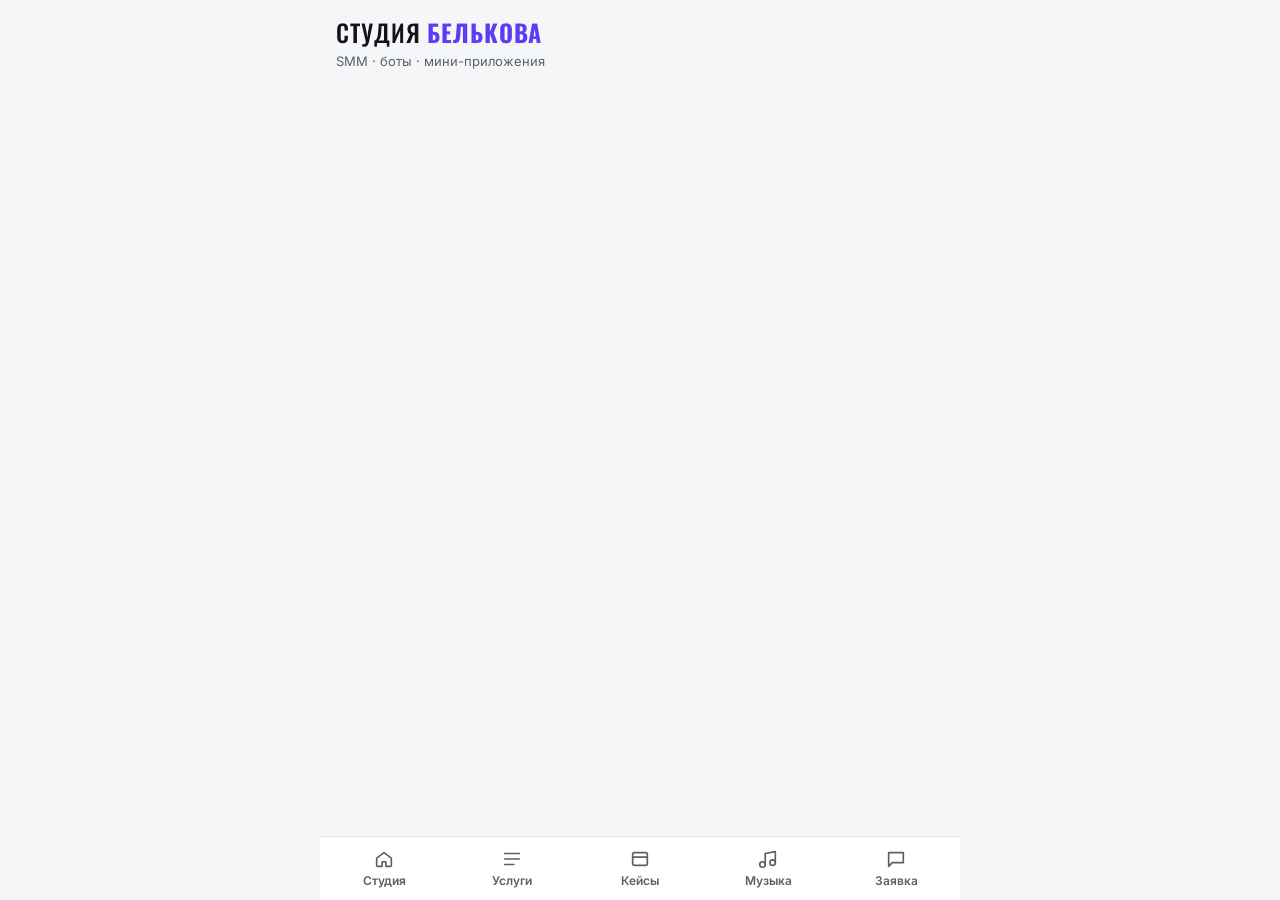
==== app/index.html @ b8ff848a "Studio mini app: services, cases, music, brief (Telegram + MAX) Co-Authored-By: Claude Opus 5.5 <nor" ====
<!doctype html>
<html lang="ru">
<head>
<meta charset="utf-8">
<meta name="viewport" content="width=device-width, initial-scale=1, viewport-fit=cover">
<meta name="color-scheme" content="dark light">
<title>Студия Белькова — SMM, боты и мини-приложения</title>
<meta name="description" content="SMM-продвижение, чат-боты и мини-приложения для Telegram и MAX под ключ.">
<link rel="stylesheet" href="app.css">
<!-- SDK мессенджеров. Вне мессенджера приложение работает как обычная страница. -->
<script src="https://telegram.org/js/telegram-web-app.js" async></script>
<script src="https://st.max.ru/js/max-web-app.js" async></script>
<script type="module" src="app.js"></script>
</head>
<body>
<div class="app">
  <header class="top"><span class="brand">СТУДИЯ<b>БЕЛЬКОВА</b></span><span class="tag">SMM · боты · мини-приложения</span></header>
  <main id="view" class="view" aria-live="polite"></main>
  <nav class="tabs" aria-label="Разделы">
    <a href="#/" data-tab="home"><svg viewBox="0 0 24 24" aria-hidden="true"><path d="M4 11l8-6 8 6v8a1 1 0 0 1-1 1h-5v-5h-4v5H5a1 1 0 0 1-1-1z"/></svg>Студия</a>
    <a href="#/services" data-tab="services"><svg viewBox="0 0 24 24" aria-hidden="true"><path d="M4 6h16M4 12h16M4 18h10"/></svg>Услуги</a>
    <a href="#/cases" data-tab="cases"><svg viewBox="0 0 24 24" aria-hidden="true"><rect x="4" y="5" width="16" height="14" rx="2"/><path d="M4 10h16"/></svg>Кейсы</a>
    <a href="#/music" data-tab="music"><svg viewBox="0 0 24 24" aria-hidden="true"><path d="M9 18V6l11-2v12"/><circle cx="6" cy="18" r="3"/><circle cx="17" cy="16" r="3"/></svg>Музыка</a>
    <a href="#/brief" data-tab="brief"><svg viewBox="0 0 24 24" aria-hidden="true"><path d="M4 5h16v11H8l-4 4z"/></svg>Заявка</a>
  </nav>
  <div class="toast" id="toast" role="status" hidden></div>
</div>
<noscript>Для приложения нужен JavaScript.</noscript>
</body>
</html>
---- app/app.css ----
@font-face { font-family: Inter; src: url(fonts/inter-cyrillic.woff2) format('woff2'); unicode-range: U+0400-04FF; font-weight: 100 900; font-display: swap; }
@font-face { font-family: Inter; src: url(fonts/inter-latin.woff2) format('woff2'); unicode-range: U+0000-00FF, U+2000-206F, U+20AC, U+20BD; font-weight: 100 900; font-display: swap; }
@font-face { font-family: Oswald; src: url(fonts/oswald-cyrillic.woff2) format('woff2'); unicode-range: U+0400-04FF; font-weight: 200 700; font-display: swap; }
@font-face { font-family: Oswald; src: url(fonts/oswald-latin.woff2) format('woff2'); unicode-range: U+0000-00FF, U+2000-206F; font-weight: 200 700; font-display: swap; }

:root {
  --bg: #0F1115; --surface: #1A1D24; --line: #2A2F38; --text: #F2F3F5; --muted: #A3AAB5;
  --accent: #7C5CFF; --accent-2: #24D3A6; --on-accent: #FFFFFF; --r: 16px; --tabs-h: 64px;
  --display: Oswald, 'Arial Narrow', sans-serif;
}
@media (prefers-color-scheme: light) {
  :root:not([data-theme="dark"]) { --bg: #F5F6F8; --surface: #FFFFFF; --line: #E2E5EA; --text: #12141A; --muted: #59606B; --accent: #5B3DF5; --accent-2: #0E8F6E; }
}
[data-theme="light"] { --bg: #F5F6F8; --surface: #FFFFFF; --line: #E2E5EA; --text: #12141A; --muted: #59606B; --accent: #5B3DF5; --accent-2: #0E8F6E; }
* { box-sizing: border-box; }
html, body { margin: 0; background: var(--bg); color: var(--text); font: 16px/1.5 Inter, system-ui, sans-serif; -webkit-text-size-adjust: 100%; }
a { color: var(--accent); }
.app { max-width: 640px; margin: 0 auto; min-height: 100dvh; padding-bottom: calc(var(--tabs-h) + env(safe-area-inset-bottom) + 12px); }
.top { padding: 14px 16px 6px; display: flex; flex-direction: column; gap: 2px; }
.brand { font-family: var(--display); font-size: 24px; letter-spacing: .04em; }
.brand b { color: var(--accent); margin-left: 6px; font-weight: 700; }
.tag { font-size: 13px; color: var(--muted); }
.view { padding: 0 16px; }
h1 { font-family: var(--display); font-weight: 600; font-size: clamp(28px, 7vw, 40px); line-height: 1.1; margin: 10px 0 8px; text-transform: uppercase; }
h2.sec { font-family: var(--display); font-weight: 600; font-size: 22px; margin: 22px 0 10px; text-transform: uppercase; }
.lead { color: var(--muted); margin: 0 0 14px; }
.grid { display: grid; gap: 12px; }
.card { background: var(--surface); border: 1px solid var(--line); border-radius: var(--r); padding: 16px; }
.card h3 { margin: 0 0 4px; font-size: 18px; }
.card p { margin: 6px 0; }
.price { font-family: var(--display); font-size: 22px; color: var(--accent); }
.meta { font-size: 13px; color: var(--muted); }
ul.list { margin: 8px 0 0; padding-left: 18px; }
ul.list li { margin: 3px 0; }
.btn { display: inline-flex; align-items: center; justify-content: center; min-height: 48px; padding: 0 18px; border-radius: 12px; border: 1px solid var(--line); background: var(--surface); color: var(--text); font: inherit; font-weight: 600; text-decoration: none; cursor: pointer; }
.btn-accent { background: var(--accent); border-color: var(--accent); color: var(--on-accent); }
.btn-wide { width: 100%; }
.actions { display: grid; gap: 10px; margin-top: 12px; }
.chips { display: flex; flex-wrap: wrap; gap: 8px; margin: 8px 0 4px; }
.chip { font-size: 13px; padding: 4px 10px; border-radius: 999px; border: 1px solid var(--line); color: var(--muted); }
.steps { counter-reset: s; list-style: none; padding: 0; margin: 0; display: grid; gap: 8px; }
.steps li { counter-increment: s; background: var(--surface); border: 1px solid var(--line); border-radius: 12px; padding: 10px 12px 10px 44px; position: relative; }
.steps li::before { content: counter(s); position: absolute; left: 12px; top: 10px; width: 22px; height: 22px; border-radius: 50%; background: var(--accent); color: var(--on-accent); font-size: 13px; font-weight: 700; display: grid; place-items: center; }
.case img { width: 100%; height: auto; border-radius: 12px; display: block; }
.form { display: grid; gap: 12px; }
.field { display: grid; gap: 6px; }
.field label { font-size: 14px; font-weight: 600; }
.field input, .field select, .field textarea { width: 100%; min-height: 48px; border-radius: 12px; border: 1px solid var(--line); background: var(--surface); color: var(--text); padding: 10px 14px; font: inherit; font-size: 16px; }
.field textarea { min-height: 110px; resize: vertical; }
.field :focus-visible, .btn:focus-visible, .tabs a:focus-visible { outline: 2px solid var(--accent-2); outline-offset: 2px; }
.err { font-size: 13px; color: #FF6B6B; font-weight: 600; }
.field [aria-invalid="true"] { border-color: #FF6B6B; }
.note { font-size: 13px; color: var(--muted); margin: 14px 2px 0; }
.tabs { position: fixed; left: 0; right: 0; bottom: 0; z-index: 20; max-width: 640px; margin: 0 auto; display: grid; grid-template-columns: repeat(5, 1fr); height: calc(var(--tabs-h) + env(safe-area-inset-bottom)); padding-bottom: env(safe-area-inset-bottom); background: var(--surface); border-top: 1px solid var(--line); }
.tabs a { display: grid; place-items: center; align-content: center; gap: 2px; font-size: 12px; font-weight: 600; color: var(--muted); text-decoration: none; min-height: 48px; }
.tabs svg { width: 22px; height: 22px; fill: none; stroke: currentColor; stroke-width: 1.8; stroke-linecap: round; stroke-linejoin: round; }
.tabs a[aria-current="page"] { color: var(--text); }
.tabs a[aria-current="page"] svg { stroke: var(--accent); }
.toast { position: fixed; left: 16px; right: 16px; bottom: calc(var(--tabs-h) + 16px); max-width: 600px; margin: 0 auto; background: var(--text); color: var(--bg); border-radius: 12px; padding: 12px 14px; font-size: 14px; z-index: 30; }
@media (prefers-reduced-motion: no-preference) { .btn { transition: transform .12s ease; } .btn:active { transform: scale(.98); } }
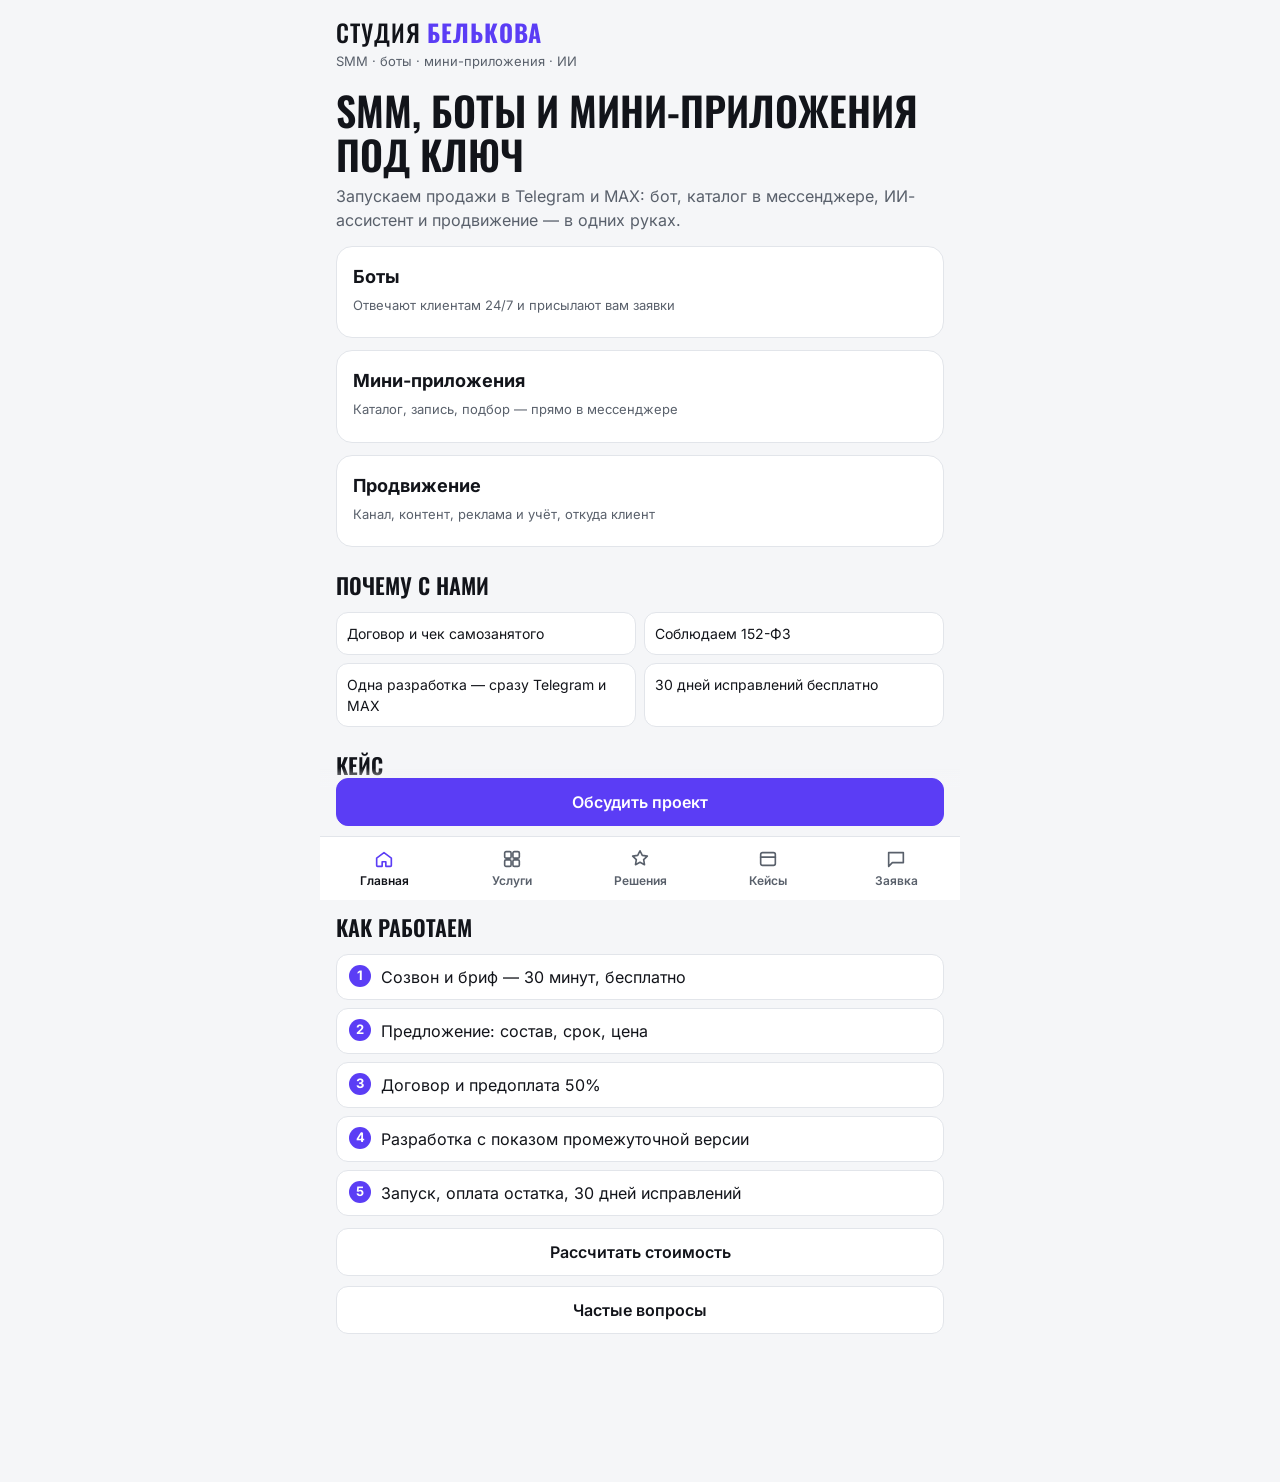
==== commit a5981bc9: "Studio app v2 per spec: services/solutions/cases/calc/FAQ/brief, Telegram+MAX platform layer, JSON d" ====
--- a/app/index.html
+++ b/app/index.html
@@ -5,7 +5,7 @@
 <meta name="viewport" content="width=device-width, initial-scale=1, viewport-fit=cover">
 <meta name="color-scheme" content="dark light">
 <title>Студия Белькова — SMM, боты и мини-приложения</title>
-<meta name="description" content="SMM-продвижение, чат-боты и мини-приложения для Telegram и MAX под ключ.">
+<meta name="description" content="SMM-продвижение, чат-боты, мини-приложения и ИИ-ассистенты для Telegram и MAX под ключ.">
 <link rel="stylesheet" href="app.css">
 <!-- SDK мессенджеров. Вне мессенджера приложение работает как обычная страница. -->
 <script src="https://telegram.org/js/telegram-web-app.js" async></script>
@@ -14,13 +14,14 @@
 </head>
 <body>
 <div class="app">
-  <header class="top"><span class="brand">СТУДИЯ<b>БЕЛЬКОВА</b></span><span class="tag">SMM · боты · мини-приложения</span></header>
+  <header class="top"><span class="brand">СТУДИЯ<b>БЕЛЬКОВА</b></span><span class="tag">SMM · боты · мини-приложения · ИИ</span></header>
   <main id="view" class="view" aria-live="polite"></main>
+  <div class="dock" id="dock" hidden><button class="btn btn-accent btn-wide" type="button"></button></div>
   <nav class="tabs" aria-label="Разделы">
-    <a href="#/" data-tab="home"><svg viewBox="0 0 24 24" aria-hidden="true"><path d="M4 11l8-6 8 6v8a1 1 0 0 1-1 1h-5v-5h-4v5H5a1 1 0 0 1-1-1z"/></svg>Студия</a>
-    <a href="#/services" data-tab="services"><svg viewBox="0 0 24 24" aria-hidden="true"><path d="M4 6h16M4 12h16M4 18h10"/></svg>Услуги</a>
+    <a href="#/" data-tab="home"><svg viewBox="0 0 24 24" aria-hidden="true"><path d="M4 11l8-6 8 6v8a1 1 0 0 1-1 1h-5v-5h-4v5H5a1 1 0 0 1-1-1z"/></svg>Главная</a>
+    <a href="#/services" data-tab="services"><svg viewBox="0 0 24 24" aria-hidden="true"><rect x="4" y="4" width="7" height="7" rx="1.5"/><rect x="13" y="4" width="7" height="7" rx="1.5"/><rect x="4" y="13" width="7" height="7" rx="1.5"/><rect x="13" y="13" width="7" height="7" rx="1.5"/></svg>Услуги</a>
+    <a href="#/solutions" data-tab="solutions"><svg viewBox="0 0 24 24" aria-hidden="true"><path d="M12 3l2.5 5 5.5.8-4 3.9.9 5.5L12 15.6 7.1 18.2l.9-5.5-4-3.9L9.5 8z"/></svg>Решения</a>
     <a href="#/cases" data-tab="cases"><svg viewBox="0 0 24 24" aria-hidden="true"><rect x="4" y="5" width="16" height="14" rx="2"/><path d="M4 10h16"/></svg>Кейсы</a>
-    <a href="#/music" data-tab="music"><svg viewBox="0 0 24 24" aria-hidden="true"><path d="M9 18V6l11-2v12"/><circle cx="6" cy="18" r="3"/><circle cx="17" cy="16" r="3"/></svg>Музыка</a>
     <a href="#/brief" data-tab="brief"><svg viewBox="0 0 24 24" aria-hidden="true"><path d="M4 5h16v11H8l-4 4z"/></svg>Заявка</a>
   </nav>
   <div class="toast" id="toast" role="status" hidden></div>
--- a/app/app.css
+++ b/app/app.css
@@ -58,3 +58,32 @@
 .tabs a[aria-current="page"] svg { stroke: var(--accent); }
 .toast { position: fixed; left: 16px; right: 16px; bottom: calc(var(--tabs-h) + 16px); max-width: 600px; margin: 0 auto; background: var(--text); color: var(--bg); border-radius: 12px; padding: 12px 14px; font-size: 14px; z-index: 30; }
 @media (prefers-reduced-motion: no-preference) { .btn { transition: transform .12s ease; } .btn:active { transform: scale(.98); } }
+/* v2: экраны по ТЗ */
+.app { padding-bottom: calc(var(--tabs-h) + env(safe-area-inset-bottom) + 84px); }
+.dock { position: fixed; left: 0; right: 0; bottom: calc(var(--tabs-h) + env(safe-area-inset-bottom)); max-width: 640px; margin: 0 auto; padding: 10px 16px; background: linear-gradient(to top, var(--bg) 70%, transparent); z-index: 15; }
+html[data-platform="telegram"] .app { padding-bottom: calc(var(--tabs-h) + env(safe-area-inset-bottom) + 12px); }
+.chip { background: none; cursor: pointer; font: inherit; font-size: 13px; min-height: 36px; }
+.chip[aria-pressed="true"] { border-color: var(--accent); color: var(--text); background: color-mix(in srgb, var(--accent) 18%, transparent); }
+.chips.scroll { flex-wrap: nowrap; overflow-x: auto; scrollbar-width: none; margin-inline: -16px; padding-inline: 16px; }
+.card.link { cursor: pointer; display: block; text-decoration: none; color: inherit; }
+.card .row { display: flex; justify-content: space-between; gap: 8px; align-items: baseline; }
+.badges { display: flex; gap: 6px; flex-wrap: wrap; margin-top: 8px; }
+.badge { font-size: 12px; padding: 2px 8px; border-radius: 6px; background: var(--line); color: var(--text); }
+.tiers { display: grid; gap: 10px; }
+.tier { border: 1px solid var(--line); border-radius: 12px; padding: 12px; background: var(--bg); }
+.tier .price { font-size: 20px; }
+.trust { display: grid; grid-template-columns: 1fr 1fr; gap: 8px; }
+.trust div { background: var(--surface); border: 1px solid var(--line); border-radius: 12px; padding: 10px; font-size: 14px; }
+.opts { display: grid; gap: 8px; }
+.opt { min-height: 52px; border-radius: 12px; border: 1px solid var(--line); background: var(--surface); color: var(--text); text-align: left; padding: 10px 14px; font: inherit; cursor: pointer; display: flex; justify-content: space-between; gap: 8px; align-items: center; }
+.opt[aria-pressed="true"] { border-color: var(--accent); box-shadow: inset 0 0 0 1px var(--accent); }
+.progress { height: 4px; background: var(--line); border-radius: 2px; margin: 4px 0 14px; }
+.progress i { display: block; height: 100%; background: var(--accent); border-radius: 2px; }
+.total { font-family: var(--display); font-size: 30px; color: var(--accent); }
+details.faq { background: var(--surface); border: 1px solid var(--line); border-radius: 12px; padding: 12px 14px; }
+details.faq summary { cursor: pointer; font-weight: 600; min-height: 24px; }
+details.faq p { margin: 8px 0 0; color: var(--muted); }
+.check { display: flex; gap: 10px; align-items: flex-start; font-size: 14px; }
+.check input { width: 22px; height: 22px; margin: 0; flex: none; accent-color: var(--accent); }
+.back { background: none; border: 0; color: var(--accent); font: inherit; font-weight: 600; padding: 6px 0; min-height: 44px; cursor: pointer; }
+html:not([data-platform="web"]) .back { display: none; }
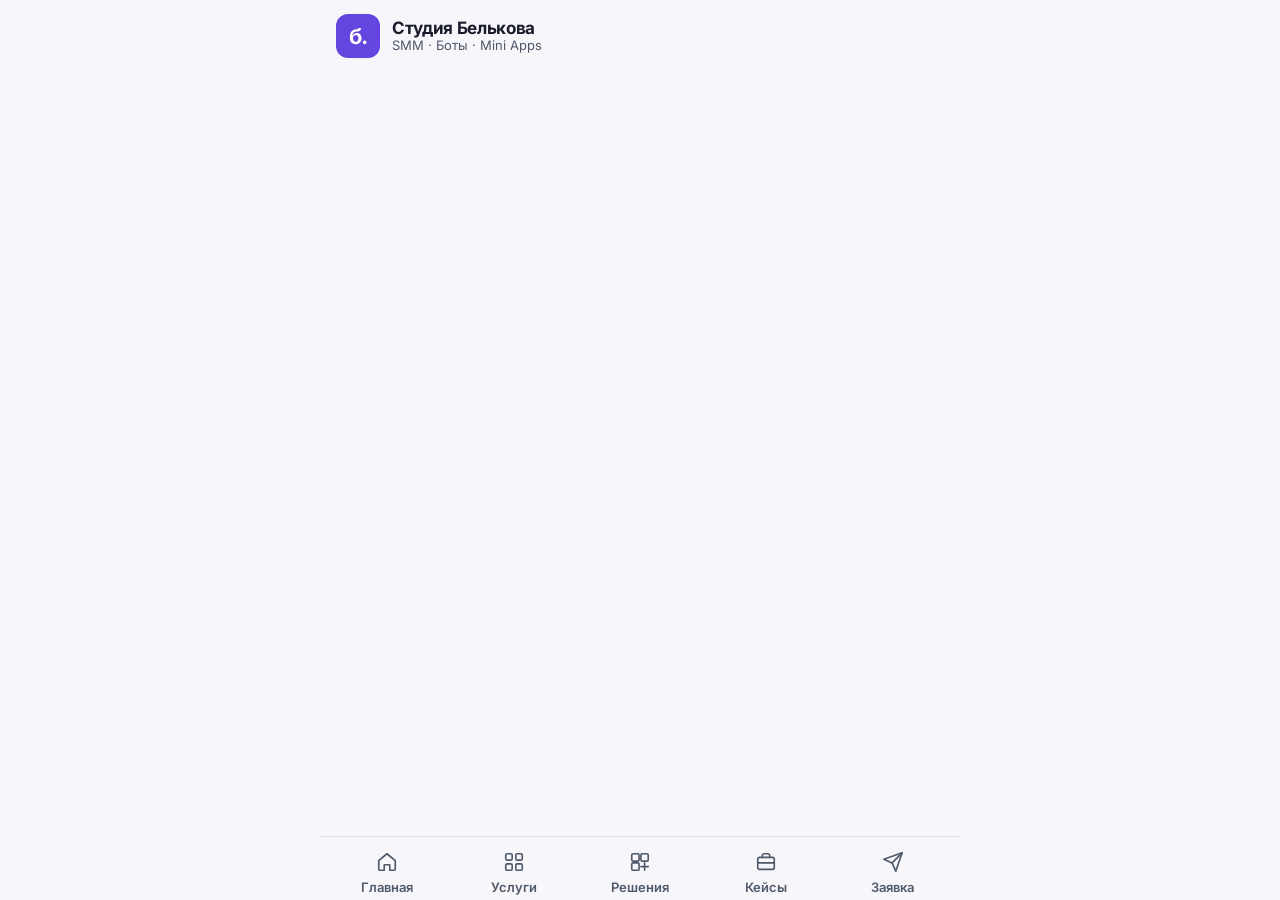
==== commit c681d83b: "Design A (Product Glow): tokens dark/light, header, hero, tiles, service cards, tariffs, calculator," ====
--- a/app/index.html
+++ b/app/index.html
@@ -14,15 +14,18 @@
 </head>
 <body>
 <div class="app">
-  <header class="top"><span class="brand">СТУДИЯ<b>БЕЛЬКОВА</b></span><span class="tag">SMM · боты · мини-приложения · ИИ</span></header>
+  <header class="top">
+    <span class="logo" aria-hidden="true">б.</span>
+    <span class="brand"><b>Студия Белькова</b><span>SMM · Боты · Mini Apps</span></span>
+  </header>
   <main id="view" class="view" aria-live="polite"></main>
   <div class="dock" id="dock" hidden><button class="btn btn-accent btn-wide" type="button"></button></div>
   <nav class="tabs" aria-label="Разделы">
-    <a href="#/" data-tab="home"><svg viewBox="0 0 24 24" aria-hidden="true"><path d="M4 11l8-6 8 6v8a1 1 0 0 1-1 1h-5v-5h-4v5H5a1 1 0 0 1-1-1z"/></svg>Главная</a>
-    <a href="#/services" data-tab="services"><svg viewBox="0 0 24 24" aria-hidden="true"><rect x="4" y="4" width="7" height="7" rx="1.5"/><rect x="13" y="4" width="7" height="7" rx="1.5"/><rect x="4" y="13" width="7" height="7" rx="1.5"/><rect x="13" y="13" width="7" height="7" rx="1.5"/></svg>Услуги</a>
-    <a href="#/solutions" data-tab="solutions"><svg viewBox="0 0 24 24" aria-hidden="true"><path d="M12 3l2.5 5 5.5.8-4 3.9.9 5.5L12 15.6 7.1 18.2l.9-5.5-4-3.9L9.5 8z"/></svg>Решения</a>
-    <a href="#/cases" data-tab="cases"><svg viewBox="0 0 24 24" aria-hidden="true"><rect x="4" y="5" width="16" height="14" rx="2"/><path d="M4 10h16"/></svg>Кейсы</a>
-    <a href="#/brief" data-tab="brief"><svg viewBox="0 0 24 24" aria-hidden="true"><path d="M4 5h16v11H8l-4 4z"/></svg>Заявка</a>
+    <a href="#/" data-tab="home"><span class="pill"><svg class="i" viewBox="0 0 24 24" aria-hidden="true"><path d="M3 10.5 12 3l9 7.5V20a1 1 0 0 1-1 1h-5v-6H9v6H4a1 1 0 0 1-1-1z"/></svg></span>Главная</a>
+    <a href="#/services" data-tab="services"><span class="pill"><svg class="i" viewBox="0 0 24 24" aria-hidden="true"><rect x="3" y="3" width="7" height="7" rx="1.5"/><rect x="14" y="3" width="7" height="7" rx="1.5"/><rect x="3" y="14" width="7" height="7" rx="1.5"/><rect x="14" y="14" width="7" height="7" rx="1.5"/></svg></span>Услуги</a>
+    <a href="#/solutions" data-tab="solutions"><span class="pill"><svg class="i" viewBox="0 0 24 24" aria-hidden="true"><rect x="3" y="3" width="8" height="8" rx="1.5"/><rect x="13" y="3" width="8" height="8" rx="1.5"/><rect x="3" y="13" width="8" height="8" rx="1.5"/><path d="M13 17h8M17 13v8"/></svg></span>Решения</a>
+    <a href="#/cases" data-tab="cases"><span class="pill"><svg class="i" viewBox="0 0 24 24" aria-hidden="true"><rect x="3" y="7" width="18" height="13" rx="2"/><path d="M8 7V5a2 2 0 0 1 2-2h4a2 2 0 0 1 2 2v2M3 13h18"/></svg></span>Кейсы</a>
+    <a href="#/brief" data-tab="brief"><span class="pill"><svg class="i" viewBox="0 0 24 24" aria-hidden="true"><path d="m22 2-7 20-4-9-9-4z"/><path d="M22 2 11 13"/></svg></span>Заявка</a>
   </nav>
   <div class="toast" id="toast" role="status" hidden></div>
 </div>
--- a/app/app.css
+++ b/app/app.css
@@ -1,89 +1,171 @@
+/* Студия Белькова — дизайн A «Product Glow» (tokens.json, 05.11.2026) */
 @font-face { font-family: Inter; src: url(fonts/inter-cyrillic.woff2) format('woff2'); unicode-range: U+0400-04FF; font-weight: 100 900; font-display: swap; }
-@font-face { font-family: Inter; src: url(fonts/inter-latin.woff2) format('woff2'); unicode-range: U+0000-00FF, U+2000-206F, U+20AC, U+20BD; font-weight: 100 900; font-display: swap; }
-@font-face { font-family: Oswald; src: url(fonts/oswald-cyrillic.woff2) format('woff2'); unicode-range: U+0400-04FF; font-weight: 200 700; font-display: swap; }
-@font-face { font-family: Oswald; src: url(fonts/oswald-latin.woff2) format('woff2'); unicode-range: U+0000-00FF, U+2000-206F; font-weight: 200 700; font-display: swap; }
+@font-face { font-family: Inter; src: url(fonts/inter-latin.woff2) format('woff2'); unicode-range: U+0000-00FF, U+2000-206F, U+20AC, U+20BD, U+2190-21FF; font-weight: 100 900; font-display: swap; }
 
 :root {
-  --bg: #0F1115; --surface: #1A1D24; --line: #2A2F38; --text: #F2F3F5; --muted: #A3AAB5;
-  --accent: #7C5CFF; --accent-2: #24D3A6; --on-accent: #FFFFFF; --r: 16px; --tabs-h: 64px;
-  --display: Oswald, 'Arial Narrow', sans-serif;
+  --bg: #0F1115; --surface: #1A1D24; --surface2: #222631; --stroke: #333947; --text: #F2F3F5; --muted: #BBC2CE;
+  --accent: #9C86FF; --accent-ink: #0F1115; --accent2: #36E7C0; --chip: #262A35; --danger: #FF858A; --elev: #292F3B;
+  --hero-a: #2A2550; --hero-b: #13332F;
+  --r-chip: 100px; --r-btn: 16px; --r-card: 20px; --r-hero: 26px; --shadow: 0 12px 36px rgba(0,0,0,.16);
+  --tabs-h: 64px; --dock-h: 52px;
+  --head: Inter, 'Inter Display', Arial, sans-serif; --body: Inter, Arial, sans-serif;
+}
+:root[data-theme="light"] {
+  --bg: #F6F6FB; --surface: #FFFFFF; --surface2: #F0EFFB; --stroke: #D9DDEA; --text: #191B2B; --muted: #505969;
+  --accent: #6445DF; --accent-ink: #FFFFFF; --accent2: #05745F; --chip: #EDEBF9; --danger: #B4233F; --elev: #E9E9F4;
+  --hero-a: #EDE8FF; --hero-b: #DDF6EF;
 }
 @media (prefers-color-scheme: light) {
-  :root:not([data-theme="dark"]) { --bg: #F5F6F8; --surface: #FFFFFF; --line: #E2E5EA; --text: #12141A; --muted: #59606B; --accent: #5B3DF5; --accent-2: #0E8F6E; }
+  :root:not([data-theme="dark"]):not([data-platform="telegram"]) {
+    --bg: #F6F6FB; --surface: #FFFFFF; --surface2: #F0EFFB; --stroke: #D9DDEA; --text: #191B2B; --muted: #505969;
+    --accent: #6445DF; --accent-ink: #FFFFFF; --accent2: #05745F; --chip: #EDEBF9; --danger: #B4233F; --elev: #E9E9F4;
+    --hero-a: #EDE8FF; --hero-b: #DDF6EF;
+  }
 }
-[data-theme="light"] { --bg: #F5F6F8; --surface: #FFFFFF; --line: #E2E5EA; --text: #12141A; --muted: #59606B; --accent: #5B3DF5; --accent-2: #0E8F6E; }
 * { box-sizing: border-box; }
-html, body { margin: 0; background: var(--bg); color: var(--text); font: 16px/1.5 Inter, system-ui, sans-serif; -webkit-text-size-adjust: 100%; }
+html, body { margin: 0; background: var(--bg); color: var(--text); font: 15px/1.45 var(--body); -webkit-text-size-adjust: 100%; }
 a { color: var(--accent); }
-.app { max-width: 640px; margin: 0 auto; min-height: 100dvh; padding-bottom: calc(var(--tabs-h) + env(safe-area-inset-bottom) + 12px); }
-.top { padding: 14px 16px 6px; display: flex; flex-direction: column; gap: 2px; }
-.brand { font-family: var(--display); font-size: 24px; letter-spacing: .04em; }
-.brand b { color: var(--accent); margin-left: 6px; font-weight: 700; }
-.tag { font-size: 13px; color: var(--muted); }
+svg.i { width: 22px; height: 22px; fill: none; stroke: currentColor; stroke-width: 1.8; stroke-linecap: round; stroke-linejoin: round; flex: none; }
+.app { max-width: 640px; margin: 0 auto; min-height: 100dvh; padding-bottom: calc(var(--tabs-h) + var(--dock-h) + env(safe-area-inset-bottom) + 28px); }
+html[data-platform="telegram"] .app { padding-bottom: calc(var(--tabs-h) + env(safe-area-inset-bottom) + 16px); }
+
+/* Шапка */
+.top { display: flex; align-items: center; gap: 12px; padding: 14px 16px 8px; }
+.logo { width: 44px; height: 44px; border-radius: 12px; background: var(--accent); color: var(--accent-ink); display: grid; place-items: center; font: 800 22px/1 var(--head); letter-spacing: -.04em; flex: none; }
+.brand { display: grid; line-height: 1.2; }
+.brand b { font: 800 17px/1.2 var(--head); letter-spacing: -.02em; }
+.brand span { font-size: 13px; color: var(--muted); }
 .view { padding: 0 16px; }
-h1 { font-family: var(--display); font-weight: 600; font-size: clamp(28px, 7vw, 40px); line-height: 1.1; margin: 10px 0 8px; text-transform: uppercase; }
-h2.sec { font-family: var(--display); font-weight: 600; font-size: 22px; margin: 22px 0 10px; text-transform: uppercase; }
-.lead { color: var(--muted); margin: 0 0 14px; }
+
+/* Типографика */
+.eyebrow { font: 800 13px/1.2 var(--head); letter-spacing: .12em; text-transform: uppercase; color: var(--accent); margin: 18px 0 8px; }
+h1 { font: 800 30px/1.15 var(--head); letter-spacing: -.03em; margin: 0 0 10px; }
+h2.sec { font: 800 21px/1.2 var(--head); letter-spacing: -.02em; margin: 26px 0 12px; display: flex; justify-content: space-between; align-items: baseline; }
+h2.sec small { font: 500 14px var(--body); color: var(--muted); letter-spacing: 0; }
+h3 { font: 800 17px/1.25 var(--head); letter-spacing: -.01em; margin: 0; }
+.lead { color: var(--muted); margin: 0 0 16px; font-size: 16px; }
+.meta { font-size: 14px; color: var(--muted); margin: 4px 0; }
+.note { font-size: 13px; color: var(--muted); margin: 14px 2px 0; }
+
+/* Герой */
+.hero { border-radius: var(--r-hero); padding: 22px 20px; border: 1px solid var(--stroke); background: radial-gradient(120% 90% at 85% 0%, color-mix(in srgb, var(--accent) 22%, transparent), transparent 55%), linear-gradient(160deg, var(--hero-a) 0%, var(--surface) 55%, var(--hero-b) 100%); box-shadow: var(--shadow); }
+.hero .eyebrow { margin-top: 0; color: color-mix(in srgb, var(--accent) 60%, var(--text)); }
+.hero h1 { font-size: 33px; line-height: 1.12; margin: 12px 0; }
+.hero h1 em { font-style: normal; color: var(--accent2); }
+.hero p { color: color-mix(in srgb, var(--text) 82%, transparent); margin: 0 0 16px; }
+
+/* Чипы и бейджи */
+.chips { display: flex; flex-wrap: wrap; gap: 8px; margin: 0 0 10px; }
+.chips.scroll { flex-wrap: nowrap; overflow-x: auto; scrollbar-width: none; margin-inline: -16px; padding-inline: 16px; }
+.chips.scroll::-webkit-scrollbar { display: none; }
+.chip { flex: none; min-height: 44px; padding: 0 16px; border-radius: var(--r-chip); border: 1px solid var(--stroke); background: var(--surface); color: var(--text); font: 700 15px var(--body); cursor: pointer; }
+.chip[aria-pressed="true"] { background: var(--accent); border-color: var(--accent); color: var(--accent-ink); }
+.tag { display: inline-flex; align-items: center; min-height: 32px; padding: 0 12px; border-radius: 10px; border: 1px solid var(--stroke); background: color-mix(in srgb, var(--surface2) 70%, transparent); font: 700 14px var(--body); }
+.tags { display: flex; flex-wrap: wrap; gap: 8px; margin-top: 10px; }
+
+/* Карточки */
 .grid { display: grid; gap: 12px; }
-.card { background: var(--surface); border: 1px solid var(--line); border-radius: var(--r); padding: 16px; }
-.card h3 { margin: 0 0 4px; font-size: 18px; }
-.card p { margin: 6px 0; }
-.price { font-family: var(--display); font-size: 22px; color: var(--accent); }
-.meta { font-size: 13px; color: var(--muted); }
-ul.list { margin: 8px 0 0; padding-left: 18px; }
-ul.list li { margin: 3px 0; }
-.btn { display: inline-flex; align-items: center; justify-content: center; min-height: 48px; padding: 0 18px; border-radius: 12px; border: 1px solid var(--line); background: var(--surface); color: var(--text); font: inherit; font-weight: 600; text-decoration: none; cursor: pointer; }
-.btn-accent { background: var(--accent); border-color: var(--accent); color: var(--on-accent); }
+.grid.three { grid-template-columns: repeat(3, 1fr); gap: 8px; }
+.grid.two { grid-template-columns: repeat(2, 1fr); gap: 10px; }
+.card { background: var(--surface); border: 1px solid var(--stroke); border-radius: var(--r-card); padding: 18px 16px; }
+.card.link { display: block; color: inherit; text-decoration: none; cursor: pointer; }
+.card.pick { border: 2px solid var(--accent); }
+.tile { background: var(--surface); border: 1px solid var(--stroke); border-radius: var(--r-card); padding: 14px 12px; min-height: 104px; display: flex; flex-direction: column; justify-content: space-between; gap: 10px; color: var(--text); text-decoration: none; }
+.tile svg { color: var(--accent); }
+.tile b { font: 700 15px/1.2 var(--body); hyphens: auto; }
+.tile span { font-size: 13px; color: var(--muted); }
+.ico { width: 44px; height: 44px; border-radius: 12px; background: var(--surface2); display: grid; place-items: center; color: var(--accent); }
+.row { display: flex; justify-content: space-between; align-items: flex-start; gap: 10px; }
+.price { font: 800 17px/1.2 var(--head); white-space: nowrap; }
+.price.acc { color: var(--accent); }
+.checks { list-style: none; padding: 0; margin: 10px 0 0; display: grid; gap: 6px; }
+.checks li { display: flex; gap: 10px; align-items: flex-start; font-size: 15px; }
+.checks li svg { width: 18px; height: 18px; color: var(--accent); margin-top: 2px; }
+.more { display: inline-flex; gap: 6px; align-items: center; margin-top: 12px; font-weight: 700; color: var(--accent); text-decoration: none; min-height: 32px; }
+.more svg { width: 16px; height: 16px; }
+.badge-pop { display: inline-block; padding: 4px 10px; border-radius: 8px; background: var(--chip); font: 800 13px/1.3 var(--body); letter-spacing: .06em; text-transform: uppercase; margin-bottom: 8px; }
+.list { margin: 6px 0 0; padding-left: 18px; }
+.list li { margin: 3px 0; }
+
+/* Списки */
+.lines { list-style: none; padding: 0; margin: 0; border-top: 1px solid var(--stroke); }
+.lines li { display: flex; gap: 12px; padding: 12px 0; border-bottom: 1px solid var(--stroke); }
+.lines li svg { color: var(--accent); width: 18px; height: 18px; margin-top: 2px; }
+.steps { list-style: none; padding: 0; margin: 0; display: grid; }
+.steps li { display: grid; grid-template-columns: 46px 1fr; gap: 10px; padding: 10px 0; align-items: center; }
+.steps li .n { width: 36px; height: 36px; border-radius: 50%; background: var(--surface2); color: var(--accent); display: grid; place-items: center; font: 800 13px var(--head); border: 1px solid var(--stroke); }
+.steps li b { display: block; font-weight: 700; }
+.steps li span { color: var(--muted); font-size: 14px; }
+
+/* Кейсы */
+.cover { border-radius: 16px; aspect-ratio: 16/10; overflow: hidden; position: relative; background: linear-gradient(140deg, var(--hero-a), var(--hero-b)); border: 1px solid var(--stroke); margin-bottom: 12px; }
+.cover img { width: 100%; height: 100%; object-fit: cover; display: block; }
+.cover .label { position: absolute; left: 14px; top: 12px; font: 800 13px var(--head); letter-spacing: .1em; text-transform: uppercase; color: #fff; background: rgba(15,17,21,.55); padding: 4px 8px; border-radius: 8px; }
+.num-list { counter-reset: n; list-style: none; padding: 0; margin: 0; border-top: 1px solid var(--stroke); }
+.num-list li { counter-increment: n; padding: 12px 0; border-bottom: 1px solid var(--stroke); display: grid; grid-template-columns: 32px 1fr; }
+.num-list li::before { content: counter(n, decimal-leading-zero); color: var(--accent); font: 800 13px var(--head); margin-top: 2px; }
+.num-list li b { display: block; }
+.num-list li span { color: var(--muted); font-size: 14px; }
+
+/* Калькулятор */
+.progress { display: grid; grid-template-columns: repeat(4, 1fr); gap: 6px; margin: 6px 0 18px; }
+.progress i { height: 4px; border-radius: 2px; background: var(--stroke); }
+.progress i.on { background: var(--accent); }
+.step-label { font: 800 13px var(--head); letter-spacing: .08em; text-transform: uppercase; color: var(--muted); margin-top: 6px; }
+.opts { display: grid; gap: 10px; }
+.opt { display: flex; align-items: center; gap: 14px; min-height: 64px; padding: 12px 16px; border-radius: 16px; border: 1px solid var(--stroke); background: var(--surface); color: var(--text); text-align: left; font: inherit; cursor: pointer; width: 100%; }
+.opt .t { flex: 1; display: grid; }
+.opt .t b { font-weight: 700; font-size: 15px; }
+.opt .t span { font-size: 13px; color: var(--muted); }
+.opt .mark { width: 22px; height: 22px; border-radius: 50%; border: 2px solid var(--muted); flex: none; display: grid; place-items: center; }
+.opt.multi .mark { border-radius: 6px; }
+.opt[aria-pressed="true"] { border: 2px solid var(--accent); background: color-mix(in srgb, var(--accent) 10%, var(--surface)); }
+.opt[aria-pressed="true"] .mark { border-color: var(--accent); background: var(--accent); }
+.opt[aria-pressed="true"] .mark::after { content: ''; width: 8px; height: 8px; border-radius: 50%; background: var(--accent-ink); }
+.opt.multi[aria-pressed="true"] .mark::after { width: 10px; height: 5px; border-radius: 0; background: none; border: solid var(--accent-ink); border-width: 0 0 2px 2px; transform: rotate(-45deg) translate(1px, -1px); }
+.total { font: 800 36px/1.1 var(--head); letter-spacing: -.03em; }
+.kv { display: grid; border-top: 1px solid var(--stroke); margin-top: 6px; }
+.kv div { display: flex; justify-content: space-between; gap: 10px; padding: 10px 0; border-bottom: 1px solid var(--stroke); font-size: 14px; }
+.kv div span { color: var(--muted); }
+.kv div b { text-align: right; }
+
+/* Формы */
+.form { display: grid; gap: 14px; }
+.field { display: grid; gap: 6px; }
+.field label { font: 700 14px var(--body); }
+.field input, .field select, .field textarea { width: 100%; min-height: 52px; border-radius: 14px; border: 1px solid var(--stroke); background: var(--surface); color: var(--text); padding: 12px 14px; font: 15px var(--body); }
+.field textarea { min-height: 120px; resize: vertical; }
+.field [aria-invalid="true"] { border: 2px solid var(--danger); }
+.err { color: var(--danger); font-size: 14px; }
+.done { width: 64px; height: 64px; border-radius: 50%; background: var(--accent); color: var(--accent-ink); display: grid; place-items: center; margin: 26px 0 16px; }
+.done svg { width: 30px; height: 30px; stroke-width: 2.4; }
+
+/* Кнопки */
+.btn { display: inline-flex; align-items: center; justify-content: center; gap: 10px; min-height: 52px; padding: 0 20px; border-radius: var(--r-btn); border: 1px solid var(--stroke); background: transparent; color: var(--text); font: 700 15px var(--body); text-decoration: none; cursor: pointer; }
+.btn svg { width: 18px; height: 18px; }
+.btn-accent { background: var(--accent); border-color: var(--accent); color: var(--accent-ink); }
 .btn-wide { width: 100%; }
-.actions { display: grid; gap: 10px; margin-top: 12px; }
-.chips { display: flex; flex-wrap: wrap; gap: 8px; margin: 8px 0 4px; }
-.chip { font-size: 13px; padding: 4px 10px; border-radius: 999px; border: 1px solid var(--line); color: var(--muted); }
-.steps { counter-reset: s; list-style: none; padding: 0; margin: 0; display: grid; gap: 8px; }
-.steps li { counter-increment: s; background: var(--surface); border: 1px solid var(--line); border-radius: 12px; padding: 10px 12px 10px 44px; position: relative; }
-.steps li::before { content: counter(s); position: absolute; left: 12px; top: 10px; width: 22px; height: 22px; border-radius: 50%; background: var(--accent); color: var(--on-accent); font-size: 13px; font-weight: 700; display: grid; place-items: center; }
-.case img { width: 100%; height: auto; border-radius: 12px; display: block; }
-.form { display: grid; gap: 12px; }
-.field { display: grid; gap: 6px; }
-.field label { font-size: 14px; font-weight: 600; }
-.field input, .field select, .field textarea { width: 100%; min-height: 48px; border-radius: 12px; border: 1px solid var(--line); background: var(--surface); color: var(--text); padding: 10px 14px; font: inherit; font-size: 16px; }
-.field textarea { min-height: 110px; resize: vertical; }
-.field :focus-visible, .btn:focus-visible, .tabs a:focus-visible { outline: 2px solid var(--accent-2); outline-offset: 2px; }
-.err { font-size: 13px; color: #FF6B6B; font-weight: 600; }
-.field [aria-invalid="true"] { border-color: #FF6B6B; }
-.note { font-size: 13px; color: var(--muted); margin: 14px 2px 0; }
-.tabs { position: fixed; left: 0; right: 0; bottom: 0; z-index: 20; max-width: 640px; margin: 0 auto; display: grid; grid-template-columns: repeat(5, 1fr); height: calc(var(--tabs-h) + env(safe-area-inset-bottom)); padding-bottom: env(safe-area-inset-bottom); background: var(--surface); border-top: 1px solid var(--line); }
-.tabs a { display: grid; place-items: center; align-content: center; gap: 2px; font-size: 12px; font-weight: 600; color: var(--muted); text-decoration: none; min-height: 48px; }
-.tabs svg { width: 22px; height: 22px; fill: none; stroke: currentColor; stroke-width: 1.8; stroke-linecap: round; stroke-linejoin: round; }
-.tabs a[aria-current="page"] { color: var(--text); }
-.tabs a[aria-current="page"] svg { stroke: var(--accent); }
-.toast { position: fixed; left: 16px; right: 16px; bottom: calc(var(--tabs-h) + 16px); max-width: 600px; margin: 0 auto; background: var(--text); color: var(--bg); border-radius: 12px; padding: 12px 14px; font-size: 14px; z-index: 30; }
-@media (prefers-reduced-motion: no-preference) { .btn { transition: transform .12s ease; } .btn:active { transform: scale(.98); } }
-/* v2: экраны по ТЗ */
-.app { padding-bottom: calc(var(--tabs-h) + env(safe-area-inset-bottom) + 84px); }
-.dock { position: fixed; left: 0; right: 0; bottom: calc(var(--tabs-h) + env(safe-area-inset-bottom)); max-width: 640px; margin: 0 auto; padding: 10px 16px; background: linear-gradient(to top, var(--bg) 70%, transparent); z-index: 15; }
-html[data-platform="telegram"] .app { padding-bottom: calc(var(--tabs-h) + env(safe-area-inset-bottom) + 12px); }
-.chip { background: none; cursor: pointer; font: inherit; font-size: 13px; min-height: 36px; }
-.chip[aria-pressed="true"] { border-color: var(--accent); color: var(--text); background: color-mix(in srgb, var(--accent) 18%, transparent); }
-.chips.scroll { flex-wrap: nowrap; overflow-x: auto; scrollbar-width: none; margin-inline: -16px; padding-inline: 16px; }
-.card.link { cursor: pointer; display: block; text-decoration: none; color: inherit; }
-.card .row { display: flex; justify-content: space-between; gap: 8px; align-items: baseline; }
-.badges { display: flex; gap: 6px; flex-wrap: wrap; margin-top: 8px; }
-.badge { font-size: 12px; padding: 2px 8px; border-radius: 6px; background: var(--line); color: var(--text); }
-.tiers { display: grid; gap: 10px; }
-.tier { border: 1px solid var(--line); border-radius: 12px; padding: 12px; background: var(--bg); }
-.tier .price { font-size: 20px; }
-.trust { display: grid; grid-template-columns: 1fr 1fr; gap: 8px; }
-.trust div { background: var(--surface); border: 1px solid var(--line); border-radius: 12px; padding: 10px; font-size: 14px; }
-.opts { display: grid; gap: 8px; }
-.opt { min-height: 52px; border-radius: 12px; border: 1px solid var(--line); background: var(--surface); color: var(--text); text-align: left; padding: 10px 14px; font: inherit; cursor: pointer; display: flex; justify-content: space-between; gap: 8px; align-items: center; }
-.opt[aria-pressed="true"] { border-color: var(--accent); box-shadow: inset 0 0 0 1px var(--accent); }
-.progress { height: 4px; background: var(--line); border-radius: 2px; margin: 4px 0 14px; }
-.progress i { display: block; height: 100%; background: var(--accent); border-radius: 2px; }
-.total { font-family: var(--display); font-size: 30px; color: var(--accent); }
-details.faq { background: var(--surface); border: 1px solid var(--line); border-radius: 12px; padding: 12px 14px; }
-details.faq summary { cursor: pointer; font-weight: 600; min-height: 24px; }
-details.faq p { margin: 8px 0 0; color: var(--muted); }
-.check { display: flex; gap: 10px; align-items: flex-start; font-size: 14px; }
-.check input { width: 22px; height: 22px; margin: 0; flex: none; accent-color: var(--accent); }
-.back { background: none; border: 0; color: var(--accent); font: inherit; font-weight: 600; padding: 6px 0; min-height: 44px; cursor: pointer; }
-html:not([data-platform="web"]) .back { display: none; }
+.btn:focus-visible, .chip:focus-visible, .opt:focus-visible, .tabs a:focus-visible, .card.link:focus-visible, .tile:focus-visible, .field :focus-visible, details summary:focus-visible { outline: 3px solid var(--accent2); outline-offset: 2px; }
+.actions { display: grid; gap: 10px; margin-top: 14px; }
+.back { display: inline-flex; align-items: center; gap: 6px; background: none; border: 0; color: var(--muted); font: 600 14px var(--body); padding: 6px 0; min-height: 44px; cursor: pointer; }
+.back svg { width: 18px; height: 18px; }
+
+/* FAQ */
+details.faq { background: var(--surface); border: 1px solid var(--stroke); border-radius: 16px; }
+details.faq summary { list-style: none; cursor: pointer; padding: 14px 16px; font-weight: 700; display: flex; justify-content: space-between; gap: 10px; min-height: 52px; align-items: center; }
+details.faq summary::-webkit-details-marker { display: none; }
+details.faq summary svg { width: 18px; height: 18px; color: var(--muted); }
+details.faq[open] summary svg { transform: rotate(180deg); }
+details.faq p { margin: 0; padding: 0 16px 16px; color: var(--muted); }
+
+/* Закреплённая кнопка и навигация */
+.dock { position: fixed; left: 0; right: 0; bottom: calc(var(--tabs-h) + env(safe-area-inset-bottom)); max-width: 640px; margin: 0 auto; padding: 12px 16px; background: linear-gradient(to top, var(--bg) 65%, transparent); z-index: 15; }
+.dock .btn { min-height: var(--dock-h); }
+.tabs { position: fixed; left: 0; right: 0; bottom: 0; z-index: 20; max-width: 640px; margin: 0 auto; display: grid; grid-template-columns: repeat(5, 1fr); height: calc(var(--tabs-h) + env(safe-area-inset-bottom)); padding: 4px 4px env(safe-area-inset-bottom); background: var(--bg); border-top: 1px solid var(--stroke); }
+.tabs a { display: grid; place-items: center; align-content: center; gap: 2px; font: 600 13px var(--body); color: var(--muted); text-decoration: none; min-height: 48px; }
+.tabs a .pill { width: 44px; height: 30px; border-radius: 10px; display: grid; place-items: center; }
+.tabs a[aria-current="page"] { color: var(--accent); }
+.tabs a[aria-current="page"] .pill { background: var(--surface2); }
+.toast { position: fixed; left: 16px; right: 16px; bottom: calc(var(--tabs-h) + var(--dock-h) + 36px); max-width: 600px; margin: 0 auto; background: var(--surface); color: var(--text); border: 1px solid var(--accent); border-radius: 14px; padding: 14px 16px; font-size: 14px; z-index: 30; box-shadow: var(--shadow); }
+img { max-width: 100%; }
+@media (prefers-reduced-motion: no-preference) { .btn, .chip, .opt { transition: transform .12s ease, background .15s; } .btn:active, .chip:active, .opt:active { transform: scale(.98); } }
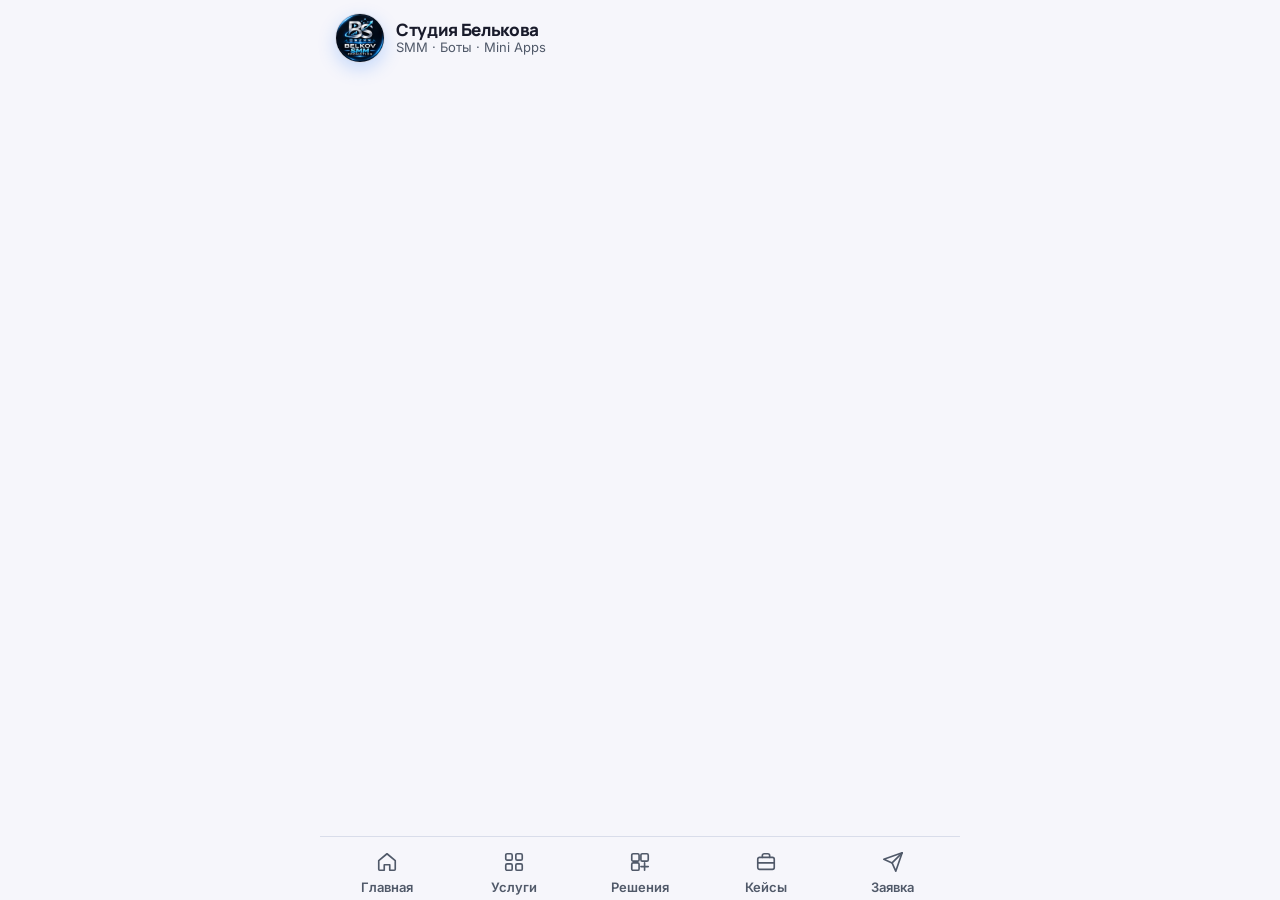
==== commit 7a7183e2: "BS logo, Manrope (OFL, local), real TRIUMF screenshots gallery, privacy policy and terms (152-FZ, no" ====
--- a/app/index.html
+++ b/app/index.html
@@ -6,6 +6,11 @@
 <meta name="color-scheme" content="dark light">
 <title>Студия Белькова — SMM, боты и мини-приложения</title>
 <meta name="description" content="SMM-продвижение, чат-боты, мини-приложения и ИИ-ассистенты для Telegram и MAX под ключ.">
+<link rel="icon" href="img/favicon-32.png" sizes="32x32">
+<link rel="apple-touch-icon" href="img/apple-touch-icon.png">
+<link rel="preload" href="fonts/manrope-cyrillic.woff2" as="font" type="font/woff2" crossorigin>
+<meta property="og:title" content="Студия Белькова — SMM, боты и мини-приложения">
+<meta property="og:image" content="https://ivanbelkov1984.github.io/belkov-studio-app/img/logo-512.png">
 <link rel="stylesheet" href="app.css">
 <!-- SDK мессенджеров. Вне мессенджера приложение работает как обычная страница. -->
 <script src="https://telegram.org/js/telegram-web-app.js" async></script>
@@ -15,7 +20,7 @@
 <body>
 <div class="app">
   <header class="top">
-    <span class="logo" aria-hidden="true">б.</span>
+    <img class="logo" src="img/logo-128.png" width="48" height="48" alt="">
     <span class="brand"><b>Студия Белькова</b><span>SMM · Боты · Mini Apps</span></span>
   </header>
   <main id="view" class="view" aria-live="polite"></main>
--- a/app/app.css
+++ b/app/app.css
@@ -1,5 +1,7 @@
 /* Студия Белькова — дизайн A «Product Glow» (tokens.json, 05.11.2026) */
 @font-face { font-family: Inter; src: url(fonts/inter-cyrillic.woff2) format('woff2'); unicode-range: U+0400-04FF; font-weight: 100 900; font-display: swap; }
+@font-face { font-family: Manrope; src: url(fonts/manrope-cyrillic.woff2) format('woff2'); unicode-range: U+0400-04FF; font-weight: 200 800; font-display: swap; }
+@font-face { font-family: Manrope; src: url(fonts/manrope-latin.woff2) format('woff2'); unicode-range: U+0000-00FF, U+2000-206F, U+20AC, U+20BD, U+2190-21FF; font-weight: 200 800; font-display: swap; }
 @font-face { font-family: Inter; src: url(fonts/inter-latin.woff2) format('woff2'); unicode-range: U+0000-00FF, U+2000-206F, U+20AC, U+20BD, U+2190-21FF; font-weight: 100 900; font-display: swap; }
 
 :root {
@@ -8,7 +10,7 @@
   --hero-a: #2A2550; --hero-b: #13332F;
   --r-chip: 100px; --r-btn: 16px; --r-card: 20px; --r-hero: 26px; --shadow: 0 12px 36px rgba(0,0,0,.16);
   --tabs-h: 64px; --dock-h: 52px;
-  --head: Inter, 'Inter Display', Arial, sans-serif; --body: Inter, Arial, sans-serif;
+  --head: Manrope, Inter, Arial, sans-serif; --body: Inter, Arial, sans-serif;
 }
 :root[data-theme="light"] {
   --bg: #F6F6FB; --surface: #FFFFFF; --surface2: #F0EFFB; --stroke: #D9DDEA; --text: #191B2B; --muted: #505969;
@@ -31,7 +33,7 @@
 
 /* Шапка */
 .top { display: flex; align-items: center; gap: 12px; padding: 14px 16px 8px; }
-.logo { width: 44px; height: 44px; border-radius: 12px; background: var(--accent); color: var(--accent-ink); display: grid; place-items: center; font: 800 22px/1 var(--head); letter-spacing: -.04em; flex: none; }
+.logo { width: 48px; height: 48px; border-radius: 50%; flex: none; display: block; box-shadow: 0 0 0 1px var(--stroke), 0 6px 18px rgba(30,120,255,.25); }
 .brand { display: grid; line-height: 1.2; }
 .brand b { font: 800 17px/1.2 var(--head); letter-spacing: -.02em; }
 .brand span { font-size: 13px; color: var(--muted); }
@@ -169,3 +171,15 @@
 .toast { position: fixed; left: 16px; right: 16px; bottom: calc(var(--tabs-h) + var(--dock-h) + 36px); max-width: 600px; margin: 0 auto; background: var(--surface); color: var(--text); border: 1px solid var(--accent); border-radius: 14px; padding: 14px 16px; font-size: 14px; z-index: 30; box-shadow: var(--shadow); }
 img { max-width: 100%; }
 @media (prefers-reduced-motion: no-preference) { .btn, .chip, .opt { transition: transform .12s ease, background .15s; } .btn:active, .chip:active, .opt:active { transform: scale(.98); } }
+
+/* Галерея кейса, документы, согласие */
+.gallery { gap: 12px; padding-bottom: 4px; }
+.shot { flex: none; width: 160px; padding: 0; border: 0; background: none; color: var(--text); text-align: left; cursor: zoom-in; font: inherit; }
+.shot img { width: 160px; height: auto; border-radius: 18px; border: 1px solid var(--stroke); display: block; box-shadow: var(--shadow); }
+.shot span { display: block; font-size: 13px; color: var(--muted); margin-top: 6px; }
+.zoom { border: 0; padding: 0; background: transparent; max-width: 96vw; max-height: 96dvh; }
+.zoom::backdrop { background: rgba(0,0,0,.8); }
+.zoom img { max-height: 86dvh; width: auto; border-radius: 20px; display: block; margin: 0 auto; }
+.zoom p { color: #fff; text-align: center; font-size: 14px; }
+.consent { display: flex; gap: 12px; align-items: flex-start; font-size: 14px; color: var(--muted); }
+.consent input { width: 22px; height: 22px; margin: 2px 0 0; flex: none; accent-color: var(--accent); }
